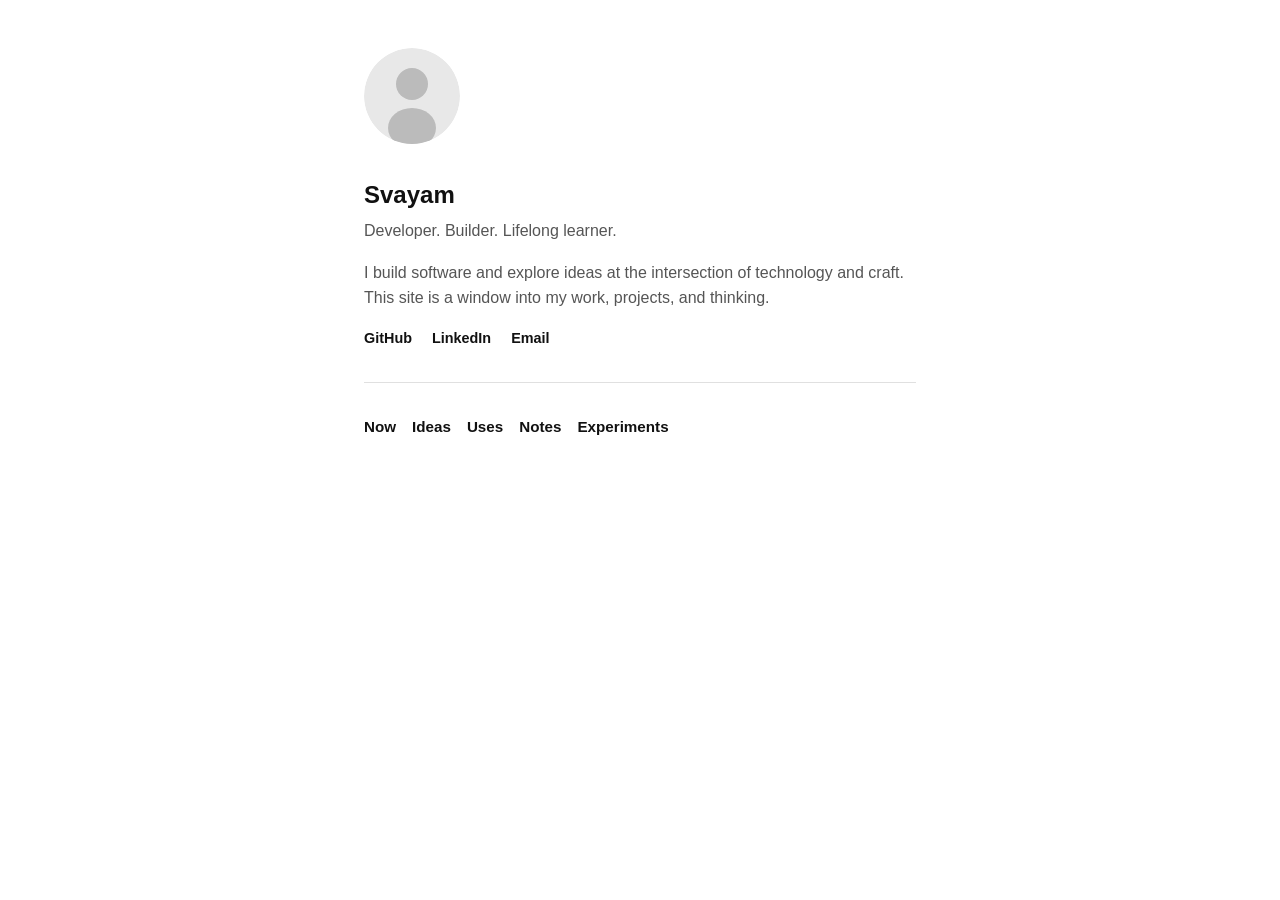
==== index.html @ 6d8f89d7 "Add minimalistic personal website with all pages Co-authored-by: codepystack <81258570+codepystack@u" ====
<!DOCTYPE html>
<html lang="en">
<head>
  <meta charset="UTF-8" />
  <meta name="viewport" content="width=device-width, initial-scale=1.0" />
  <title>Svayam</title>
  <link rel="stylesheet" href="style.css" />
</head>
<body>

  <img src="photo.svg" alt="Photo" class="photo" />

  <h1>Svayam</h1>
  <p>Developer. Builder. Lifelong learner.</p>

  <p>
    I build software and explore ideas at the intersection of technology and
    craft. This site is a window into my work, projects, and thinking.
  </p>

  <div class="links">
    <a href="https://github.com/codepystack" target="_blank" rel="noopener">GitHub</a>
    <a href="https://linkedin.com/" target="_blank" rel="noopener">LinkedIn</a>
    <a href="mailto:hello@example.com">Email</a>
  </div>

  <hr />

  <nav>
    <a href="now.html">Now</a>
    <a href="ideas.html">Ideas</a>
    <a href="uses.html">Uses</a>
    <a href="notes.html">Notes</a>
    <a href="experiments.html">Experiments</a>
  </nav>

</body>
</html>
---- style.css ----
*,
*::before,
*::after {
  margin: 0;
  padding: 0;
  box-sizing: border-box;
}

:root {
  --text: #111;
  --text-secondary: #555;
  --bg: #fff;
  --border: #e0e0e0;
  --link: #111;
  --link-hover: #444;
}

body {
  font-family: -apple-system, BlinkMacSystemFont, "Segoe UI", Roboto, Helvetica,
    Arial, sans-serif;
  color: var(--text);
  background: var(--bg);
  line-height: 1.6;
  max-width: 600px;
  margin: 0 auto;
  padding: 3rem 1.5rem;
}

/* Profile photo */
.photo {
  width: 96px;
  height: 96px;
  border-radius: 50%;
  object-fit: cover;
  margin-bottom: 1.5rem;
}

/* Typography */
h1 {
  font-size: 1.5rem;
  font-weight: 700;
  margin-bottom: 0.25rem;
}

h2 {
  font-size: 1.125rem;
  font-weight: 700;
  margin-bottom: 1rem;
}

p {
  color: var(--text-secondary);
  margin-bottom: 1rem;
}

/* Links */
a {
  color: var(--link);
  font-weight: 700;
  text-decoration: none;
}

a:hover {
  color: var(--link-hover);
  text-decoration: underline;
}

/* Navigation */
nav {
  margin-top: 2rem;
  display: flex;
  flex-wrap: wrap;
  gap: 1rem;
}

nav a {
  font-size: 0.95rem;
}

/* Social / contact links */
.links {
  margin-top: 1rem;
  display: flex;
  gap: 1.25rem;
}

.links a {
  font-size: 0.9rem;
}

/* Divider */
hr {
  border: none;
  border-top: 1px solid var(--border);
  margin: 2rem 0;
}

/* Section pages */
.section-header {
  margin-bottom: 2rem;
}

.section-header a {
  font-size: 0.85rem;
  color: var(--text-secondary);
  font-weight: 600;
}

.section-header a:hover {
  color: var(--text);
}

/* List styles for section content */
ul {
  list-style: disc;
  padding-left: 1.25rem;
}

li {
  margin-bottom: 0.5rem;
  color: var(--text-secondary);
}

li strong {
  color: var(--text);
}

/* Entry blocks */
.entry {
  margin-bottom: 1.5rem;
}

.entry h3 {
  font-size: 1rem;
  font-weight: 700;
  margin-bottom: 0.25rem;
}

.entry p {
  font-size: 0.95rem;
}

.entry .meta {
  font-size: 0.8rem;
  color: var(--text-secondary);
}
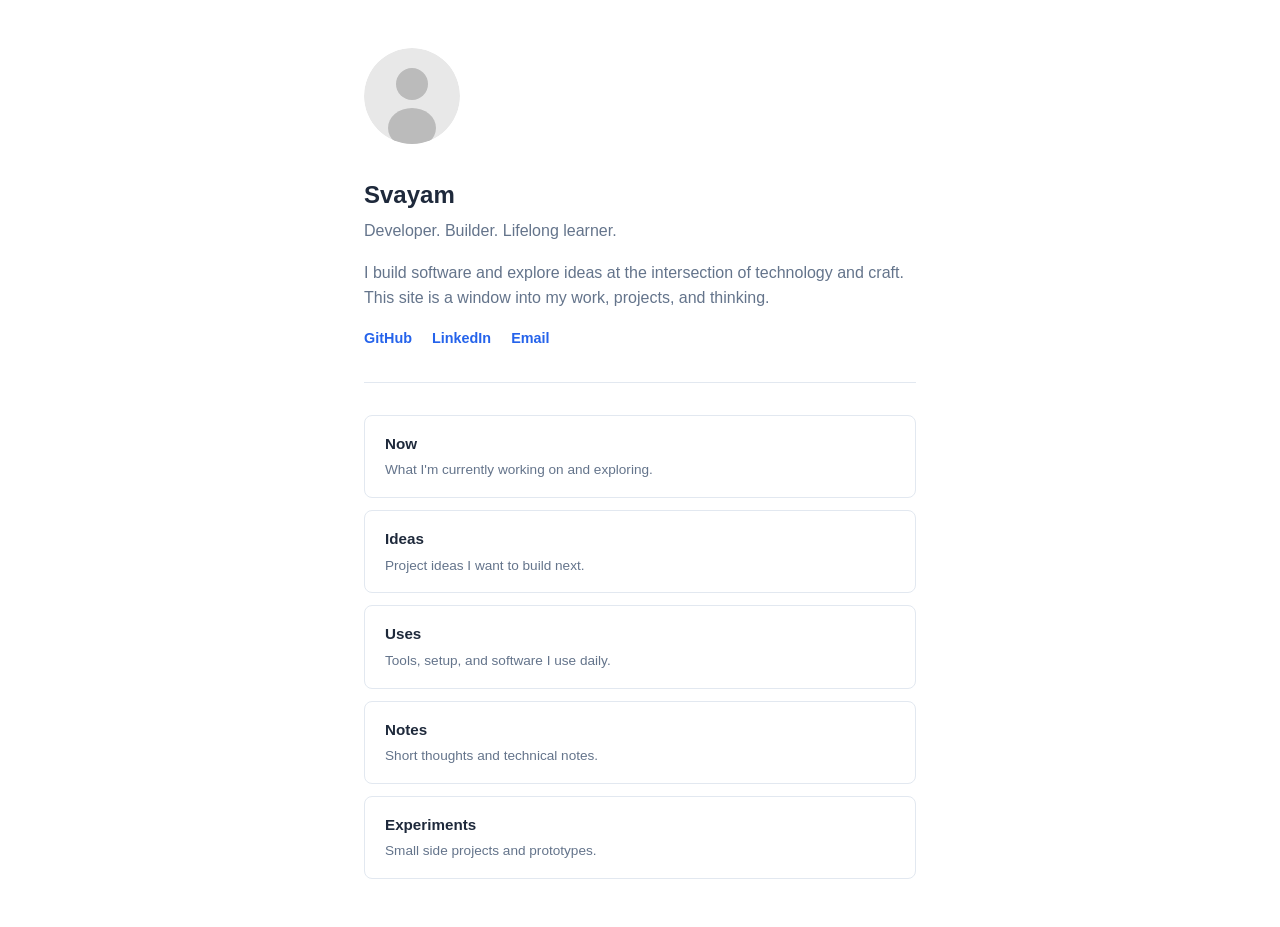
==== commit d6f9442e: "Add GitHub Pages deploy workflow, content teaser nav cards, and balanced blue theme colors Co-author" ====
--- a/index.html
+++ b/index.html
@@ -20,18 +20,33 @@
 
   <div class="links">
     <a href="https://github.com/codepystack" target="_blank" rel="noopener">GitHub</a>
-    <a href="https://linkedin.com/" target="_blank" rel="noopener">LinkedIn</a>
+    <a href="https://linkedin.com/in/" target="_blank" rel="noopener">LinkedIn</a>
     <a href="mailto:hello@example.com">Email</a>
   </div>
 
   <hr />
 
-  <nav>
-    <a href="now.html">Now</a>
-    <a href="ideas.html">Ideas</a>
-    <a href="uses.html">Uses</a>
-    <a href="notes.html">Notes</a>
-    <a href="experiments.html">Experiments</a>
+  <nav class="nav-teasers">
+    <a href="now.html" class="nav-card">
+      <span class="nav-title">Now</span>
+      <span class="nav-desc">What I'm currently working on and exploring.</span>
+    </a>
+    <a href="ideas.html" class="nav-card">
+      <span class="nav-title">Ideas</span>
+      <span class="nav-desc">Project ideas I want to build next.</span>
+    </a>
+    <a href="uses.html" class="nav-card">
+      <span class="nav-title">Uses</span>
+      <span class="nav-desc">Tools, setup, and software I use daily.</span>
+    </a>
+    <a href="notes.html" class="nav-card">
+      <span class="nav-title">Notes</span>
+      <span class="nav-desc">Short thoughts and technical notes.</span>
+    </a>
+    <a href="experiments.html" class="nav-card">
+      <span class="nav-title">Experiments</span>
+      <span class="nav-desc">Small side projects and prototypes.</span>
+    </a>
   </nav>
 
 </body>
--- a/style.css
+++ b/style.css
@@ -7,12 +7,15 @@
 }
 
 :root {
-  --text: #111;
-  --text-secondary: #555;
-  --bg: #fff;
-  --border: #e0e0e0;
-  --link: #111;
-  --link-hover: #444;
+  --text: #1e293b;
+  --text-secondary: #64748b;
+  --bg: #ffffff;
+  --border: #e2e8f0;
+  --accent: #2563eb;
+  --accent-hover: #1d4ed8;
+  --accent-light: #eff6ff;
+  --link: #2563eb;
+  --link-hover: #1d4ed8;
 }
 
 body {
@@ -77,6 +80,48 @@
   font-size: 0.95rem;
 }
 
+/* Navigation teasers */
+.nav-teasers {
+  margin-top: 2rem;
+  display: flex;
+  flex-direction: column;
+  gap: 0.75rem;
+}
+
+.nav-card {
+  display: block;
+  padding: 1rem 1.25rem;
+  border: 1px solid var(--border);
+  border-radius: 8px;
+  background: var(--bg);
+  transition: border-color 0.2s, background 0.2s;
+}
+
+.nav-card:hover {
+  border-color: var(--accent);
+  background: var(--accent-light);
+  text-decoration: none;
+}
+
+.nav-card .nav-title {
+  display: block;
+  font-size: 0.95rem;
+  font-weight: 700;
+  color: var(--text);
+}
+
+.nav-card:hover .nav-title {
+  color: var(--accent);
+}
+
+.nav-card .nav-desc {
+  display: block;
+  font-size: 0.85rem;
+  color: var(--text-secondary);
+  margin-top: 0.2rem;
+  font-weight: 400;
+}
+
 /* Social / contact links */
 .links {
   margin-top: 1rem;
@@ -102,12 +147,12 @@
 
 .section-header a {
   font-size: 0.85rem;
-  color: var(--text-secondary);
+  color: var(--accent);
   font-weight: 600;
 }
 
 .section-header a:hover {
-  color: var(--text);
+  color: var(--accent-hover);
 }
 
 /* List styles for section content */
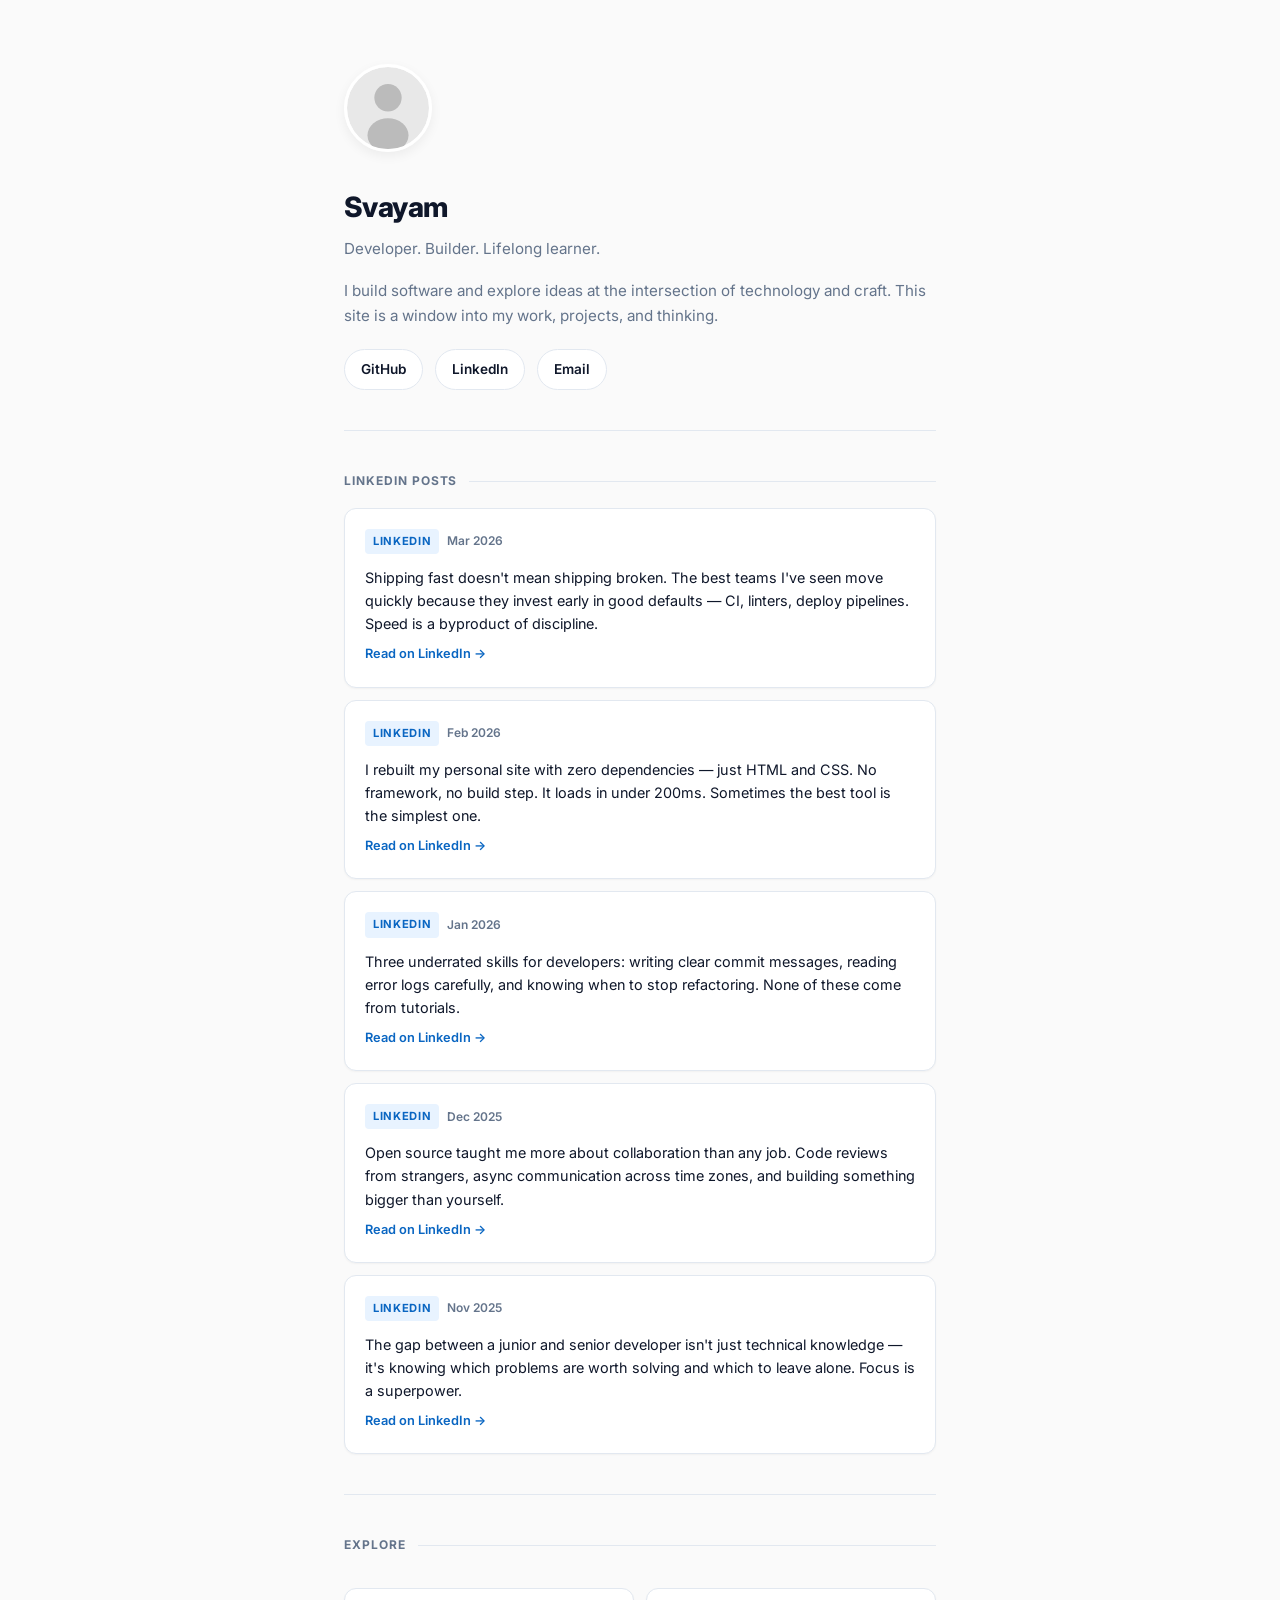
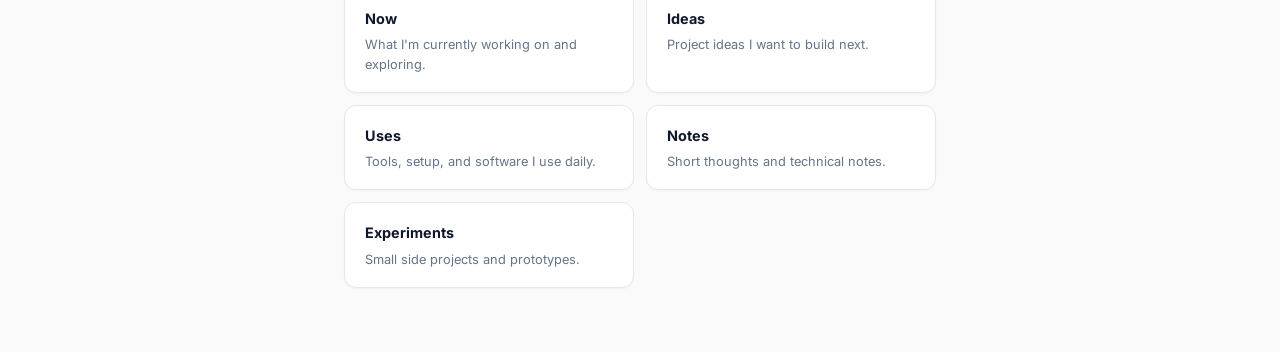
==== commit 9c7e5460: "Modernize theme and add LinkedIn posts section - Updated CSS with modern design: indigo accent, pill" ====
--- a/index.html
+++ b/index.html
@@ -4,6 +4,9 @@
   <meta charset="UTF-8" />
   <meta name="viewport" content="width=device-width, initial-scale=1.0" />
   <title>Svayam</title>
+  <link rel="preconnect" href="https://fonts.googleapis.com" />
+  <link rel="preconnect" href="https://fonts.gstatic.com" crossorigin />
+  <link href="https://fonts.googleapis.com/css2?family=Inter:wght@400;600;700;800&display=swap" rel="stylesheet" />
   <link rel="stylesheet" href="style.css" />
 </head>
 <body>
@@ -26,6 +29,53 @@
 
   <hr />
 
+  <div class="section-title">LinkedIn Posts</div>
+  <div class="linkedin-posts">
+    <a href="https://linkedin.com/in/" target="_blank" rel="noopener" class="linkedin-card">
+      <div class="post-header">
+        <span class="post-source">LinkedIn</span>
+        <span class="post-date">Mar 2026</span>
+      </div>
+      <p class="post-text">Shipping fast doesn't mean shipping broken. The best teams I've seen move quickly because they invest early in good defaults — CI, linters, deploy pipelines. Speed is a byproduct of discipline.</p>
+      <span class="post-read-more">Read on LinkedIn →</span>
+    </a>
+    <a href="https://linkedin.com/in/" target="_blank" rel="noopener" class="linkedin-card">
+      <div class="post-header">
+        <span class="post-source">LinkedIn</span>
+        <span class="post-date">Feb 2026</span>
+      </div>
+      <p class="post-text">I rebuilt my personal site with zero dependencies — just HTML and CSS. No framework, no build step. It loads in under 200ms. Sometimes the best tool is the simplest one.</p>
+      <span class="post-read-more">Read on LinkedIn →</span>
+    </a>
+    <a href="https://linkedin.com/in/" target="_blank" rel="noopener" class="linkedin-card">
+      <div class="post-header">
+        <span class="post-source">LinkedIn</span>
+        <span class="post-date">Jan 2026</span>
+      </div>
+      <p class="post-text">Three underrated skills for developers: writing clear commit messages, reading error logs carefully, and knowing when to stop refactoring. None of these come from tutorials.</p>
+      <span class="post-read-more">Read on LinkedIn →</span>
+    </a>
+    <a href="https://linkedin.com/in/" target="_blank" rel="noopener" class="linkedin-card">
+      <div class="post-header">
+        <span class="post-source">LinkedIn</span>
+        <span class="post-date">Dec 2025</span>
+      </div>
+      <p class="post-text">Open source taught me more about collaboration than any job. Code reviews from strangers, async communication across time zones, and building something bigger than yourself.</p>
+      <span class="post-read-more">Read on LinkedIn →</span>
+    </a>
+    <a href="https://linkedin.com/in/" target="_blank" rel="noopener" class="linkedin-card">
+      <div class="post-header">
+        <span class="post-source">LinkedIn</span>
+        <span class="post-date">Nov 2025</span>
+      </div>
+      <p class="post-text">The gap between a junior and senior developer isn't just technical knowledge — it's knowing which problems are worth solving and which to leave alone. Focus is a superpower.</p>
+      <span class="post-read-more">Read on LinkedIn →</span>
+    </a>
+  </div>
+
+  <hr />
+
+  <div class="section-title">Explore</div>
   <nav class="nav-teasers">
     <a href="now.html" class="nav-card">
       <span class="nav-title">Now</span>
--- a/style.css
+++ b/style.css
@@ -7,65 +7,80 @@
 }
 
 :root {
-  --text: #1e293b;
+  --text: #0f172a;
   --text-secondary: #64748b;
-  --bg: #ffffff;
+  --bg: #fafafa;
+  --surface: #ffffff;
   --border: #e2e8f0;
-  --accent: #2563eb;
-  --accent-hover: #1d4ed8;
-  --accent-light: #eff6ff;
-  --link: #2563eb;
-  --link-hover: #1d4ed8;
+  --accent: #6366f1;
+  --accent-hover: #4f46e5;
+  --accent-light: #eef2ff;
+  --accent-glow: rgba(99, 102, 241, 0.08);
+  --link: #6366f1;
+  --link-hover: #4f46e5;
+  --shadow-sm: 0 1px 2px rgba(0, 0, 0, 0.04);
+  --shadow-md: 0 4px 12px rgba(0, 0, 0, 0.06);
+  --shadow-lg: 0 8px 24px rgba(0, 0, 0, 0.08);
+  --radius: 12px;
+  --radius-sm: 8px;
 }
 
 body {
-  font-family: -apple-system, BlinkMacSystemFont, "Segoe UI", Roboto, Helvetica,
-    Arial, sans-serif;
+  font-family: "Inter", -apple-system, BlinkMacSystemFont, "Segoe UI", Roboto,
+    Helvetica, Arial, sans-serif;
   color: var(--text);
   background: var(--bg);
-  line-height: 1.6;
-  max-width: 600px;
+  line-height: 1.7;
+  max-width: 640px;
   margin: 0 auto;
-  padding: 3rem 1.5rem;
+  padding: 4rem 1.5rem;
+  -webkit-font-smoothing: antialiased;
+  -moz-osx-font-smoothing: grayscale;
 }
 
 /* Profile photo */
 .photo {
-  width: 96px;
-  height: 96px;
+  width: 88px;
+  height: 88px;
   border-radius: 50%;
   object-fit: cover;
   margin-bottom: 1.5rem;
+  box-shadow: var(--shadow-md);
+  border: 3px solid var(--surface);
 }
 
 /* Typography */
 h1 {
-  font-size: 1.5rem;
-  font-weight: 700;
+  font-size: 1.75rem;
+  font-weight: 800;
   margin-bottom: 0.25rem;
+  letter-spacing: -0.02em;
 }
 
 h2 {
-  font-size: 1.125rem;
-  font-weight: 700;
+  font-size: 1.25rem;
+  font-weight: 800;
   margin-bottom: 1rem;
+  letter-spacing: -0.01em;
 }
 
 p {
   color: var(--text-secondary);
   margin-bottom: 1rem;
+  font-size: 0.95rem;
 }
 
 /* Links */
 a {
   color: var(--link);
-  font-weight: 700;
-  text-decoration: none;
+  font-weight: 600;
+  text-decoration: none;
+  transition: color 0.2s;
 }
 
 a:hover {
   color: var(--link-hover);
-  text-decoration: underline;
+  text-decoration: none;
 }
 
 /* Navigation */
@@ -83,31 +98,34 @@
 /* Navigation teasers */
 .nav-teasers {
   margin-top: 2rem;
-  display: flex;
-  flex-direction: column;
+  display: grid;
+  grid-template-columns: repeat(2, 1fr);
   gap: 0.75rem;
 }
 
 .nav-card {
   display: block;
-  padding: 1rem 1.25rem;
+  padding: 1.125rem 1.25rem;
   border: 1px solid var(--border);
-  border-radius: 8px;
-  background: var(--bg);
-  transition: border-color 0.2s, background 0.2s;
+  border-radius: var(--radius);
+  background: var(--surface);
+  transition: transform 0.2s, box-shadow 0.2s, border-color 0.2s;
+  box-shadow: var(--shadow-sm);
 }
 
 .nav-card:hover {
   border-color: var(--accent);
-  background: var(--accent-light);
-  text-decoration: none;
+  box-shadow: var(--shadow-md), 0 0 0 3px var(--accent-glow);
+  text-decoration: none;
+  transform: translateY(-2px);
 }
 
 .nav-card .nav-title {
   display: block;
-  font-size: 0.95rem;
+  font-size: 0.9rem;
   font-weight: 700;
   color: var(--text);
+  transition: color 0.2s;
 }
 
 .nav-card:hover .nav-title {
@@ -116,28 +134,47 @@
 
 .nav-card .nav-desc {
   display: block;
-  font-size: 0.85rem;
-  color: var(--text-secondary);
-  margin-top: 0.2rem;
+  font-size: 0.8rem;
+  color: var(--text-secondary);
+  margin-top: 0.25rem;
   font-weight: 400;
+  line-height: 1.5;
 }
 
 /* Social / contact links */
 .links {
-  margin-top: 1rem;
-  display: flex;
-  gap: 1.25rem;
+  margin-top: 1.25rem;
+  display: flex;
+  gap: 0.75rem;
+  flex-wrap: wrap;
 }
 
 .links a {
-  font-size: 0.9rem;
+  font-size: 0.85rem;
+  padding: 0.5rem 1rem;
+  border-radius: 100px;
+  border: 1px solid var(--border);
+  background: var(--surface);
+  color: var(--text);
+  font-weight: 600;
+  transition: border-color 0.2s, background 0.2s, color 0.2s, box-shadow 0.2s;
+  display: inline-flex;
+  align-items: center;
+  gap: 0.4rem;
+}
+
+.links a:hover {
+  border-color: var(--accent);
+  color: var(--accent);
+  background: var(--accent-light);
+  box-shadow: 0 0 0 3px var(--accent-glow);
 }
 
 /* Divider */
 hr {
   border: none;
   border-top: 1px solid var(--border);
-  margin: 2rem 0;
+  margin: 2.5rem 0;
 }
 
 /* Section pages */
@@ -173,6 +210,11 @@
 /* Entry blocks */
 .entry {
   margin-bottom: 1.5rem;
+  padding: 1.25rem;
+  border-radius: var(--radius);
+  background: var(--surface);
+  border: 1px solid var(--border);
+  box-shadow: var(--shadow-sm);
 }
 
 .entry h3 {
@@ -183,9 +225,109 @@
 
 .entry p {
   font-size: 0.95rem;
+  margin-bottom: 0.25rem;
 }
 
 .entry .meta {
   font-size: 0.8rem;
   color: var(--text-secondary);
 }
+
+/* Section title with accent bar */
+.section-title {
+  font-size: 0.75rem;
+  font-weight: 700;
+  text-transform: uppercase;
+  letter-spacing: 0.08em;
+  color: var(--text-secondary);
+  margin-bottom: 1rem;
+  display: flex;
+  align-items: center;
+  gap: 0.75rem;
+}
+
+.section-title::after {
+  content: "";
+  flex: 1;
+  height: 1px;
+  background: var(--border);
+}
+
+/* LinkedIn posts section */
+.linkedin-posts {
+  display: flex;
+  flex-direction: column;
+  gap: 0.75rem;
+}
+
+.linkedin-card {
+  display: block;
+  padding: 1.25rem;
+  border: 1px solid var(--border);
+  border-radius: var(--radius);
+  background: var(--surface);
+  box-shadow: var(--shadow-sm);
+  transition: transform 0.2s, box-shadow 0.2s, border-color 0.2s;
+  text-decoration: none;
+}
+
+.linkedin-card:hover {
+  transform: translateY(-2px);
+  box-shadow: var(--shadow-md);
+  border-color: #0a66c2;
+  text-decoration: none;
+}
+
+.linkedin-card .post-header {
+  display: flex;
+  align-items: center;
+  gap: 0.5rem;
+  margin-bottom: 0.75rem;
+}
+
+.linkedin-card .post-source {
+  font-size: 0.7rem;
+  font-weight: 700;
+  color: #0a66c2;
+  text-transform: uppercase;
+  letter-spacing: 0.06em;
+  background: #e8f3ff;
+  padding: 0.2rem 0.5rem;
+  border-radius: 4px;
+}
+
+.linkedin-card .post-date {
+  font-size: 0.75rem;
+  color: var(--text-secondary);
+}
+
+.linkedin-card .post-text {
+  font-size: 0.9rem;
+  color: var(--text);
+  line-height: 1.6;
+  margin-bottom: 0;
+  font-weight: 400;
+}
+
+.linkedin-card .post-read-more {
+  display: inline-block;
+  margin-top: 0.5rem;
+  font-size: 0.8rem;
+  font-weight: 600;
+  color: #0a66c2;
+}
+
+/* Responsive */
+@media (max-width: 520px) {
+  body {
+    padding: 2.5rem 1.25rem;
+  }
+
+  h1 {
+    font-size: 1.5rem;
+  }
+
+  .nav-teasers {
+    grid-template-columns: 1fr;
+  }
+}
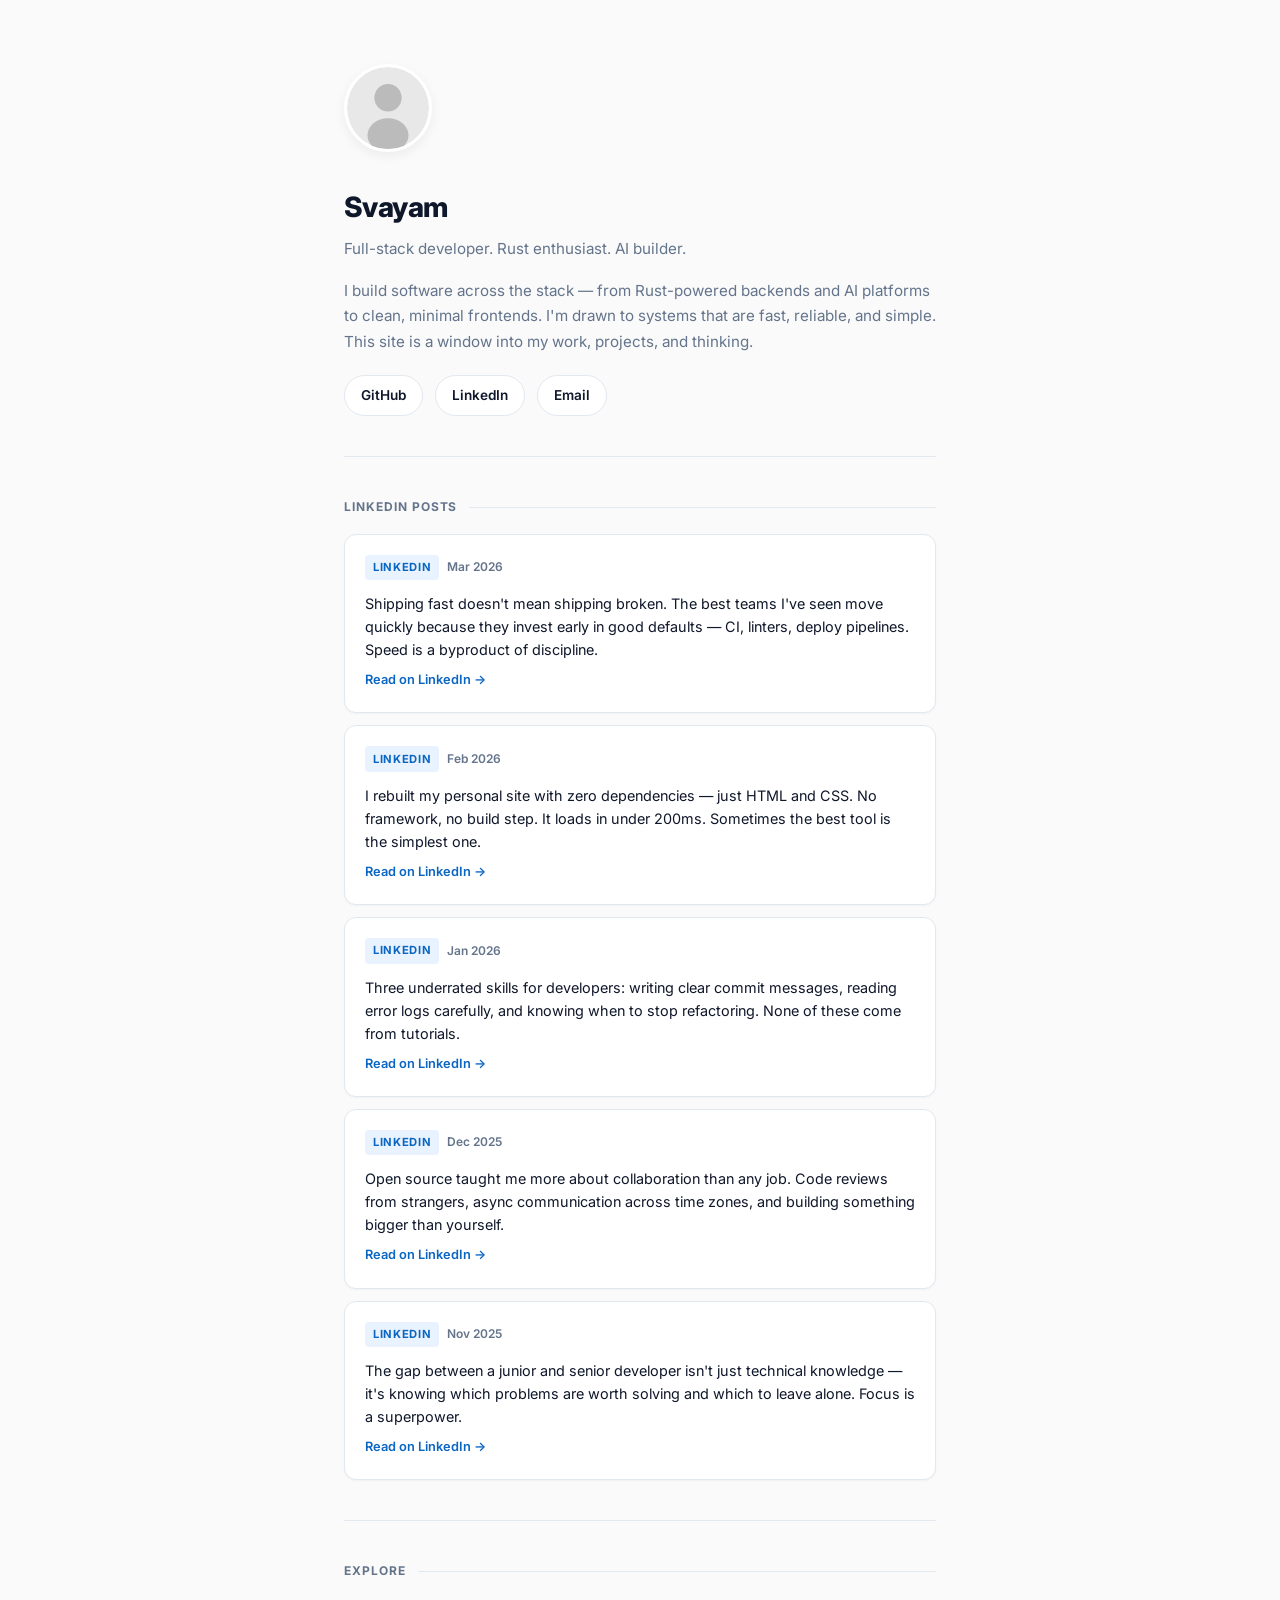
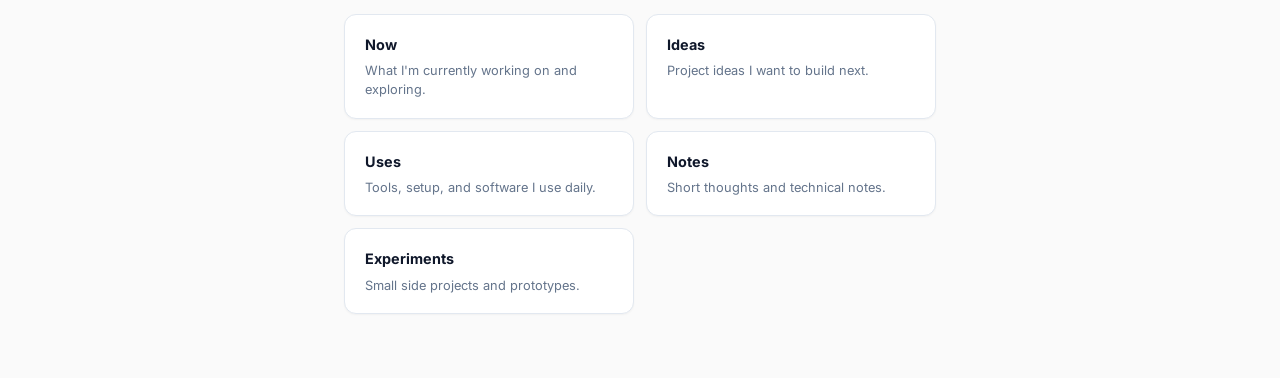
==== commit 7439155e: "Update background info and complement content across all pages - Updated index.html bio: full-stack " ====
--- a/index.html
+++ b/index.html
@@ -14,11 +14,13 @@
   <img src="photo.svg" alt="Photo" class="photo" />
 
   <h1>Svayam</h1>
-  <p>Developer. Builder. Lifelong learner.</p>
+  <p>Full-stack developer. Rust enthusiast. AI builder.</p>
 
   <p>
-    I build software and explore ideas at the intersection of technology and
-    craft. This site is a window into my work, projects, and thinking.
+    I build software across the stack — from Rust-powered backends and AI
+    platforms to clean, minimal frontends. I'm drawn to systems that are fast,
+    reliable, and simple. This site is a window into my work, projects, and
+    thinking.
   </p>
 
   <div class="links">
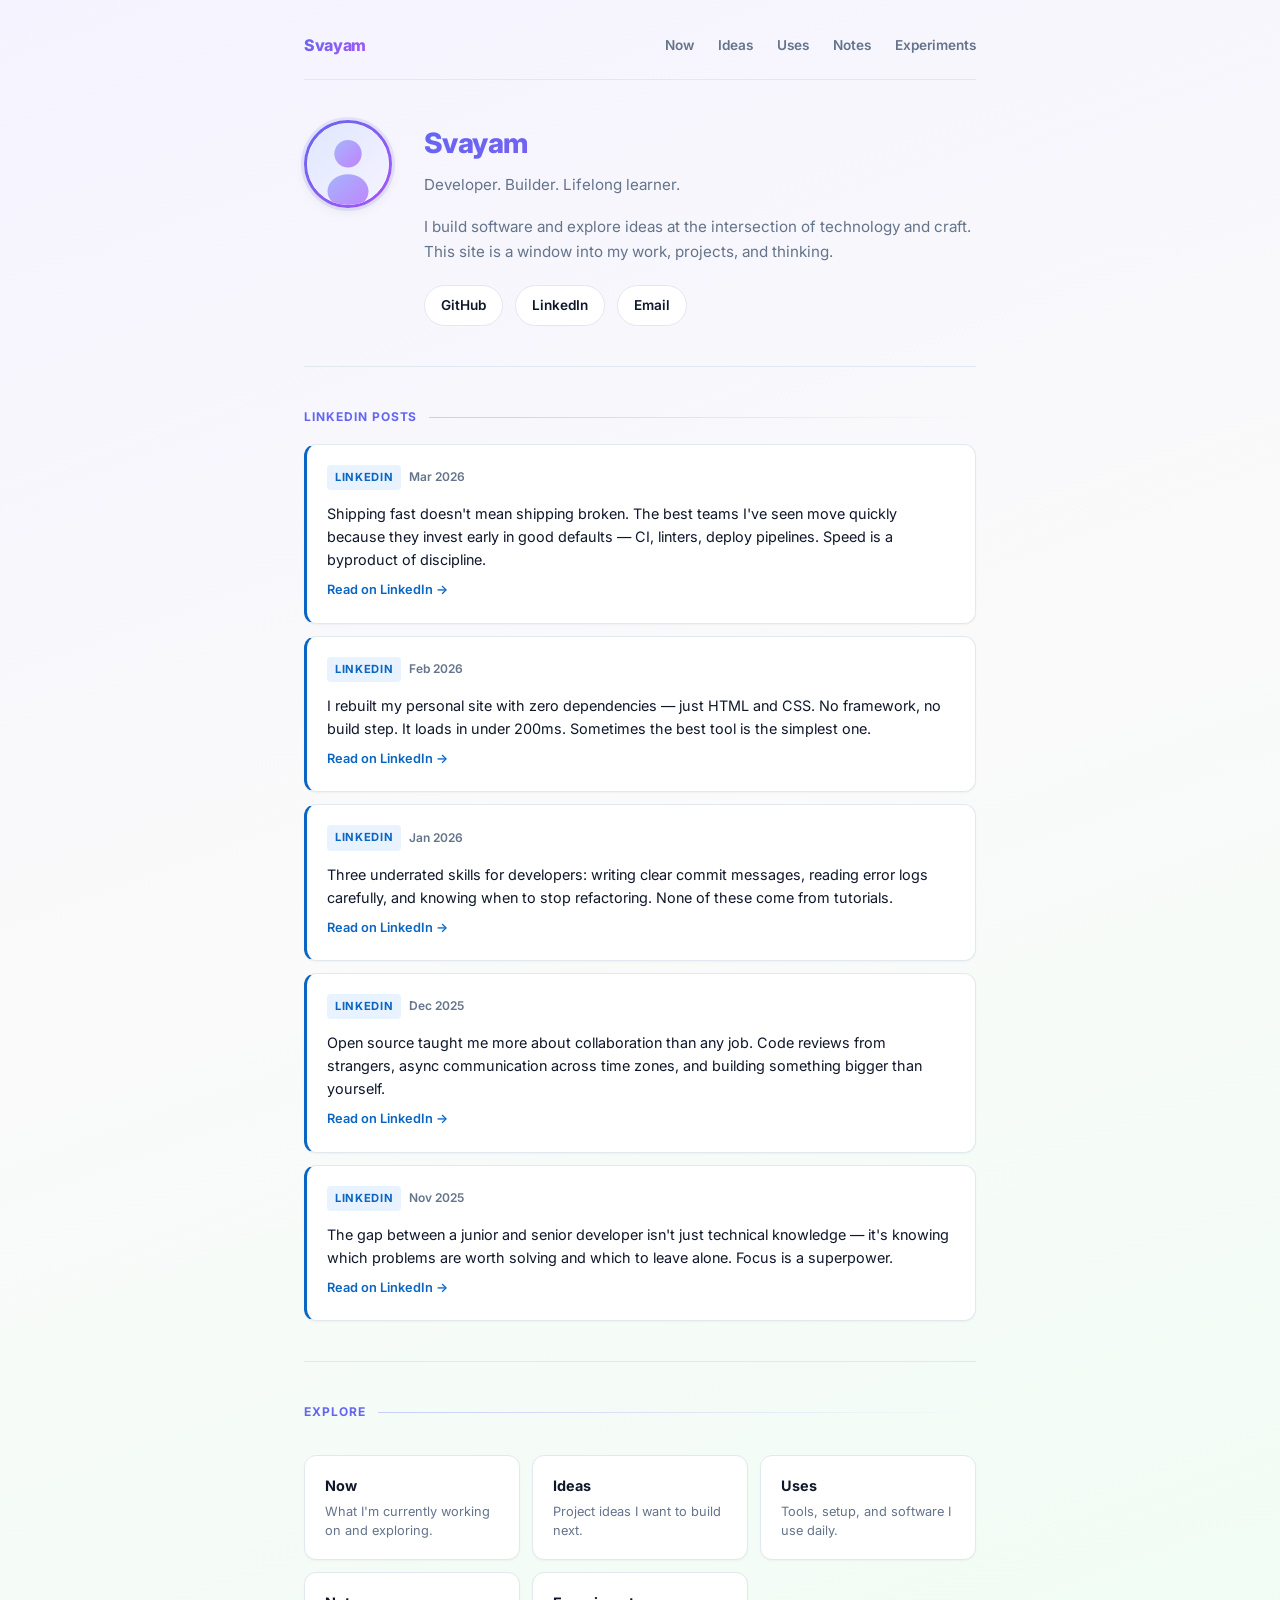
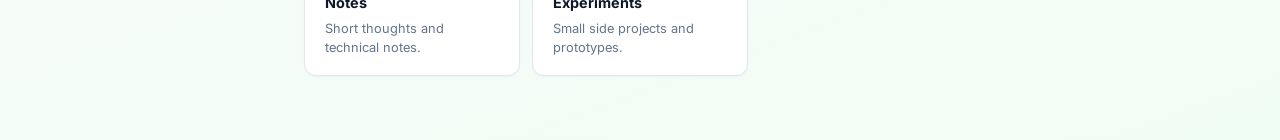
==== commit a83fd61c: "Change layout: top nav header, side-by-side hero, wider body, 3-column explore grid Co-authored-by: " ====
--- a/index.html
+++ b/index.html
@@ -11,23 +11,33 @@
 </head>
 <body>
 
-  <img src="photo.svg" alt="Photo" class="photo" />
+  <header class="site-header">
+    <a href="index.html" class="site-logo">Svayam</a>
+    <nav>
+      <a href="now.html">Now</a>
+      <a href="ideas.html">Ideas</a>
+      <a href="uses.html">Uses</a>
+      <a href="notes.html">Notes</a>
+      <a href="experiments.html">Experiments</a>
+    </nav>
+  </header>
 
-  <h1>Svayam</h1>
-  <p>Full-stack developer. Rust enthusiast. AI builder.</p>
-
-  <p>
-    I build software across the stack — from Rust-powered backends and AI
-    platforms to clean, minimal frontends. I'm drawn to systems that are fast,
-    reliable, and simple. This site is a window into my work, projects, and
-    thinking.
-  </p>
-
-  <div class="links">
-    <a href="https://github.com/codepystack" target="_blank" rel="noopener">GitHub</a>
-    <a href="https://linkedin.com/in/" target="_blank" rel="noopener">LinkedIn</a>
-    <a href="mailto:hello@example.com">Email</a>
-  </div>
+  <section class="hero">
+    <img src="photo.svg" alt="Photo" class="photo" />
+    <div class="hero-content">
+      <h1>Svayam</h1>
+      <p>Developer. Builder. Lifelong learner.</p>
+      <p>
+        I build software and explore ideas at the intersection of technology and
+        craft. This site is a window into my work, projects, and thinking.
+      </p>
+      <div class="links">
+        <a href="https://github.com/codepystack" target="_blank" rel="noopener">GitHub</a>
+        <a href="https://linkedin.com/in/" target="_blank" rel="noopener">LinkedIn</a>
+        <a href="mailto:hello@example.com">Email</a>
+      </div>
+    </div>
+  </section>
 
   <hr />
 
--- a/style.css
+++ b/style.css
@@ -15,7 +15,7 @@
   --accent: #6366f1;
   --accent-hover: #4f46e5;
   --accent-light: #eef2ff;
-  --accent-glow: rgba(99, 102, 241, 0.08);
+  --accent-glow: rgba(99, 102, 241, 0.12);
   --link: #6366f1;
   --link-hover: #4f46e5;
   --shadow-sm: 0 1px 2px rgba(0, 0, 0, 0.04);
@@ -23,17 +23,25 @@
   --shadow-lg: 0 8px 24px rgba(0, 0, 0, 0.08);
   --radius: 12px;
   --radius-sm: 8px;
+  --gradient-hero: linear-gradient(135deg, #6366f1 0%, #a855f7 100%);
+  --gradient-bg: linear-gradient(160deg, #f5f3ff 0%, #fafafa 45%, #f0fdf4 100%);
+  --gradient-accent: linear-gradient(135deg, rgba(99, 102, 241, 0.06) 0%, rgba(168, 85, 247, 0.06) 100%);
+}
+
+html {
+  background: var(--gradient-bg);
+  min-height: 100%;
 }
 
 body {
   font-family: "Inter", -apple-system, BlinkMacSystemFont, "Segoe UI", Roboto,
     Helvetica, Arial, sans-serif;
   color: var(--text);
-  background: var(--bg);
+  background: transparent;
   line-height: 1.7;
-  max-width: 640px;
+  max-width: 720px;
   margin: 0 auto;
-  padding: 4rem 1.5rem;
+  padding: 2rem 1.5rem 4rem;
   -webkit-font-smoothing: antialiased;
   -moz-osx-font-smoothing: grayscale;
 }
@@ -45,8 +53,66 @@
   border-radius: 50%;
   object-fit: cover;
   margin-bottom: 1.5rem;
-  box-shadow: var(--shadow-md);
-  border: 3px solid var(--surface);
+  box-shadow: var(--shadow-md), 0 0 0 3px var(--accent-glow);
+  border: 3px solid transparent;
+  background: linear-gradient(var(--surface), var(--surface)) padding-box,
+    var(--gradient-hero) border-box;
+  flex-shrink: 0;
+}
+
+/* Site header — top navigation */
+.site-header {
+  display: flex;
+  align-items: center;
+  justify-content: space-between;
+  padding-bottom: 1.25rem;
+  margin-bottom: 2.5rem;
+  border-bottom: 1px solid var(--border);
+}
+
+.site-logo {
+  font-size: 1rem;
+  font-weight: 800;
+  letter-spacing: -0.02em;
+  background: var(--gradient-hero);
+  -webkit-background-clip: text;
+  -webkit-text-fill-color: transparent;
+  background-clip: text;
+}
+
+.site-header nav {
+  margin-top: 0;
+  display: flex;
+  gap: 1.5rem;
+  flex-wrap: nowrap;
+}
+
+.site-header nav a {
+  font-size: 0.85rem;
+  color: var(--text-secondary);
+  font-weight: 600;
+  transition: color 0.2s;
+}
+
+.site-header nav a:hover {
+  color: var(--accent);
+}
+
+/* Hero — side-by-side photo + bio */
+.hero {
+  display: flex;
+  align-items: flex-start;
+  gap: 2rem;
+  margin-bottom: 2.5rem;
+}
+
+.hero .photo {
+  margin-bottom: 0;
+}
+
+.hero-content {
+  flex: 1;
+  min-width: 0;
 }
 
 /* Typography */
@@ -55,6 +121,10 @@
   font-weight: 800;
   margin-bottom: 0.25rem;
   letter-spacing: -0.02em;
+  background: var(--gradient-hero);
+  -webkit-background-clip: text;
+  -webkit-text-fill-color: transparent;
+  background-clip: text;
 }
 
 h2 {
@@ -99,7 +169,7 @@
 .nav-teasers {
   margin-top: 2rem;
   display: grid;
-  grid-template-columns: repeat(2, 1fr);
+  grid-template-columns: repeat(3, 1fr);
   gap: 0.75rem;
 }
 
@@ -109,7 +179,7 @@
   border: 1px solid var(--border);
   border-radius: var(--radius);
   background: var(--surface);
-  transition: transform 0.2s, box-shadow 0.2s, border-color 0.2s;
+  transition: transform 0.2s, box-shadow 0.2s, border-color 0.2s, background 0.2s;
   box-shadow: var(--shadow-sm);
 }
 
@@ -118,6 +188,7 @@
   box-shadow: var(--shadow-md), 0 0 0 3px var(--accent-glow);
   text-decoration: none;
   transform: translateY(-2px);
+  background: var(--gradient-accent);
 }
 
 .nav-card .nav-title {
@@ -166,7 +237,7 @@
 .links a:hover {
   border-color: var(--accent);
   color: var(--accent);
-  background: var(--accent-light);
+  background: linear-gradient(135deg, var(--accent-light) 0%, #f5f3ff 100%);
   box-shadow: 0 0 0 3px var(--accent-glow);
 }
 
@@ -214,6 +285,7 @@
   border-radius: var(--radius);
   background: var(--surface);
   border: 1px solid var(--border);
+  border-left: 3px solid var(--accent);
   box-shadow: var(--shadow-sm);
 }
 
@@ -239,7 +311,7 @@
   font-weight: 700;
   text-transform: uppercase;
   letter-spacing: 0.08em;
-  color: var(--text-secondary);
+  color: var(--accent);
   margin-bottom: 1rem;
   display: flex;
   align-items: center;
@@ -250,7 +322,8 @@
   content: "";
   flex: 1;
   height: 1px;
-  background: var(--border);
+  background: linear-gradient(90deg, var(--accent) 0%, transparent 100%);
+  opacity: 0.3;
 }
 
 /* LinkedIn posts section */
@@ -264,6 +337,7 @@
   display: block;
   padding: 1.25rem;
   border: 1px solid var(--border);
+  border-left: 3px solid #0a66c2;
   border-radius: var(--radius);
   background: var(--surface);
   box-shadow: var(--shadow-sm);
@@ -275,6 +349,7 @@
   transform: translateY(-2px);
   box-shadow: var(--shadow-md);
   border-color: #0a66c2;
+  background: linear-gradient(135deg, #f0f7ff 0%, var(--surface) 100%);
   text-decoration: none;
 }
 
@@ -318,16 +393,41 @@
 }
 
 /* Responsive */
-@media (max-width: 520px) {
+@media (max-width: 700px) {
+  .nav-teasers {
+    grid-template-columns: repeat(2, 1fr);
+  }
+}
+
+@media (max-width: 560px) {
   body {
-    padding: 2.5rem 1.25rem;
+    padding: 1.5rem 1.25rem 3rem;
   }
 
   h1 {
     font-size: 1.5rem;
   }
 
+  .site-header {
+    flex-direction: column;
+    align-items: flex-start;
+    gap: 0.75rem;
+  }
+
+  .site-header nav {
+    flex-wrap: wrap;
+    gap: 0.75rem;
+  }
+
+  .hero {
+    flex-direction: column;
+  }
+
+  .hero .photo {
+    margin-bottom: 0.5rem;
+  }
+
   .nav-teasers {
-    grid-template-columns: 1fr;
-  }
-}
+    grid-template-columns: repeat(2, 1fr);
+  }
+}
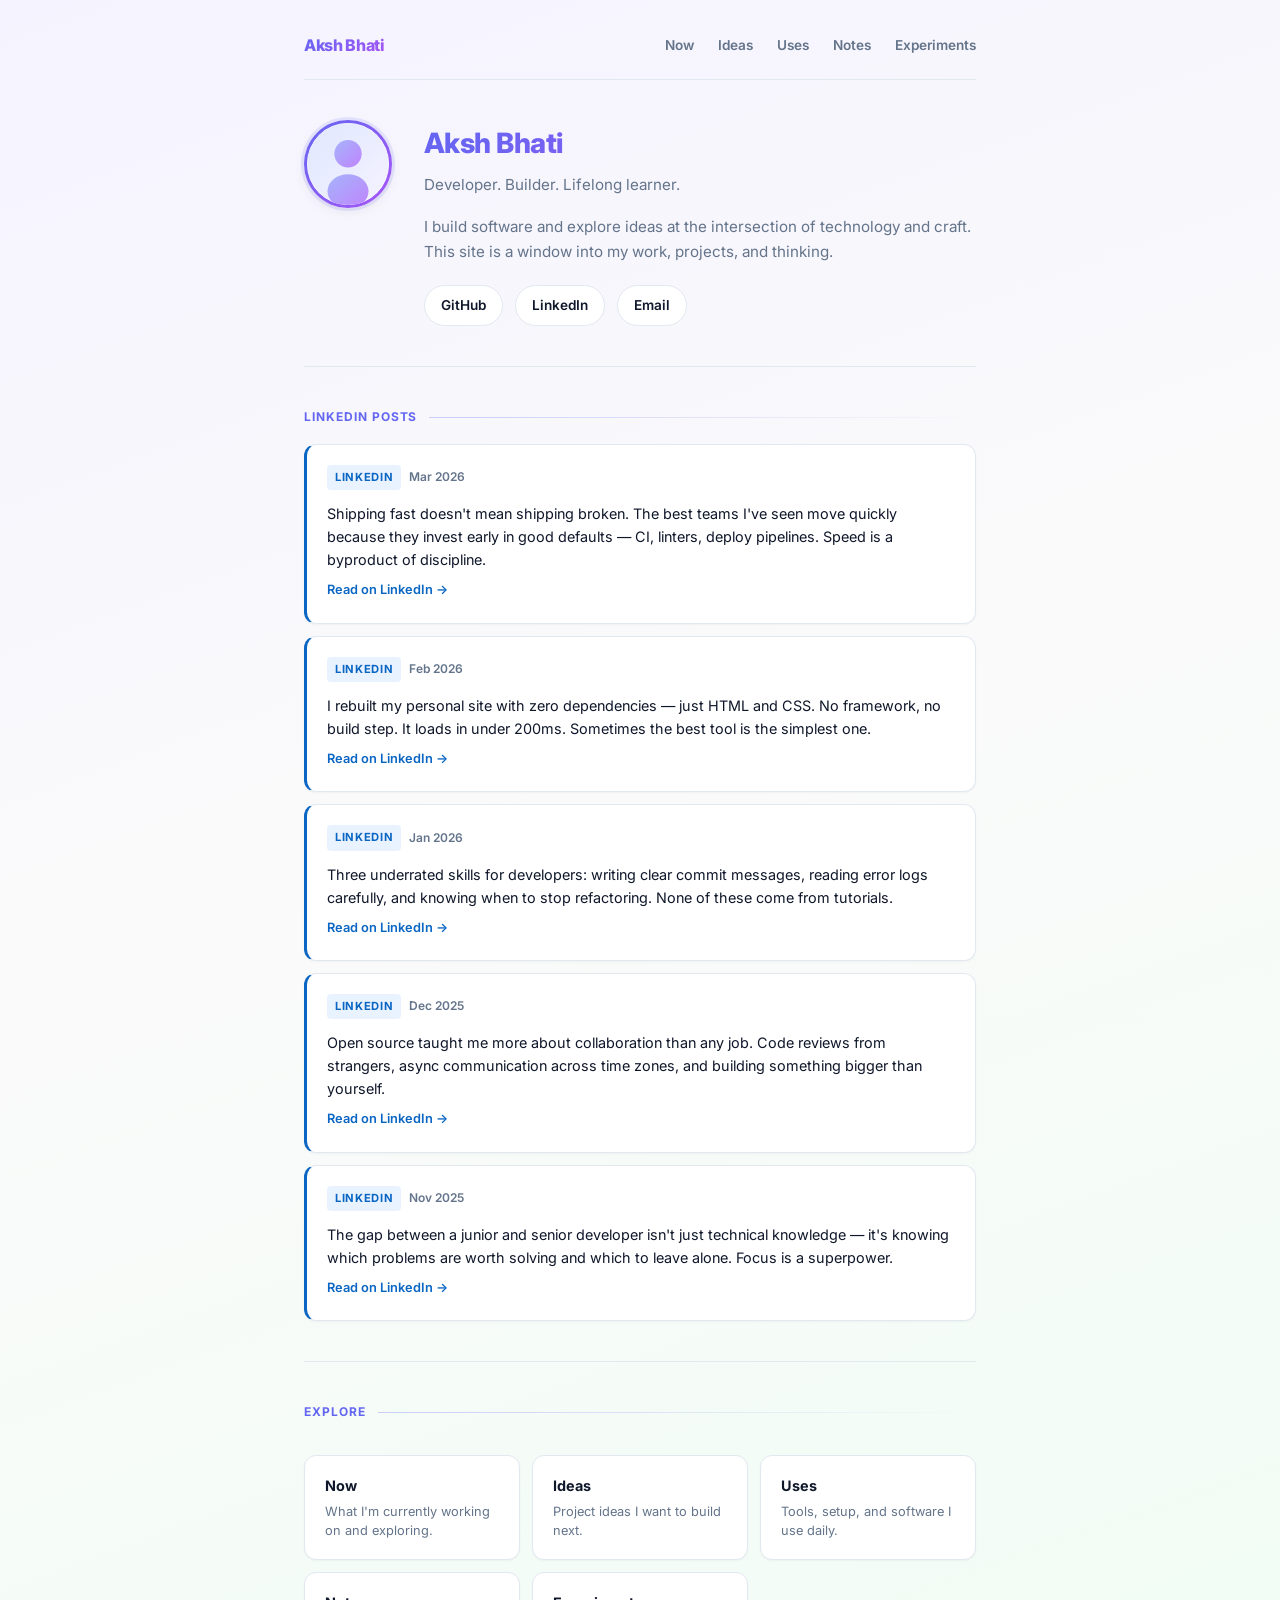
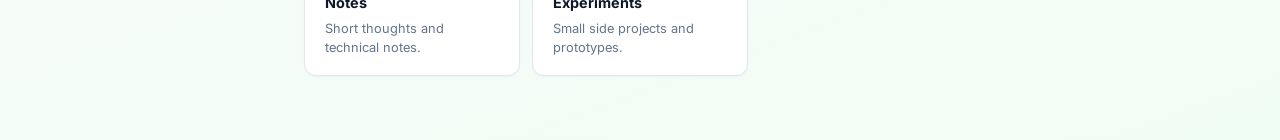
==== commit 72c8d123: "feat: replace displayed name Svayam with Aksh Bhati across all pages Co-authored-by: codepystack <81" ====
--- a/index.html
+++ b/index.html
@@ -3,7 +3,7 @@
 <head>
   <meta charset="UTF-8" />
   <meta name="viewport" content="width=device-width, initial-scale=1.0" />
-  <title>Svayam</title>
+  <title>Aksh Bhati</title>
   <link rel="preconnect" href="https://fonts.googleapis.com" />
   <link rel="preconnect" href="https://fonts.gstatic.com" crossorigin />
   <link href="https://fonts.googleapis.com/css2?family=Inter:wght@400;600;700;800&display=swap" rel="stylesheet" />
@@ -12,7 +12,7 @@
 <body>
 
   <header class="site-header">
-    <a href="index.html" class="site-logo">Svayam</a>
+    <a href="index.html" class="site-logo">Aksh Bhati</a>
     <nav>
       <a href="now.html">Now</a>
       <a href="ideas.html">Ideas</a>
@@ -25,7 +25,7 @@
   <section class="hero">
     <img src="photo.svg" alt="Photo" class="photo" />
     <div class="hero-content">
-      <h1>Svayam</h1>
+      <h1>Aksh Bhati</h1>
       <p>Developer. Builder. Lifelong learner.</p>
       <p>
         I build software and explore ideas at the intersection of technology and
